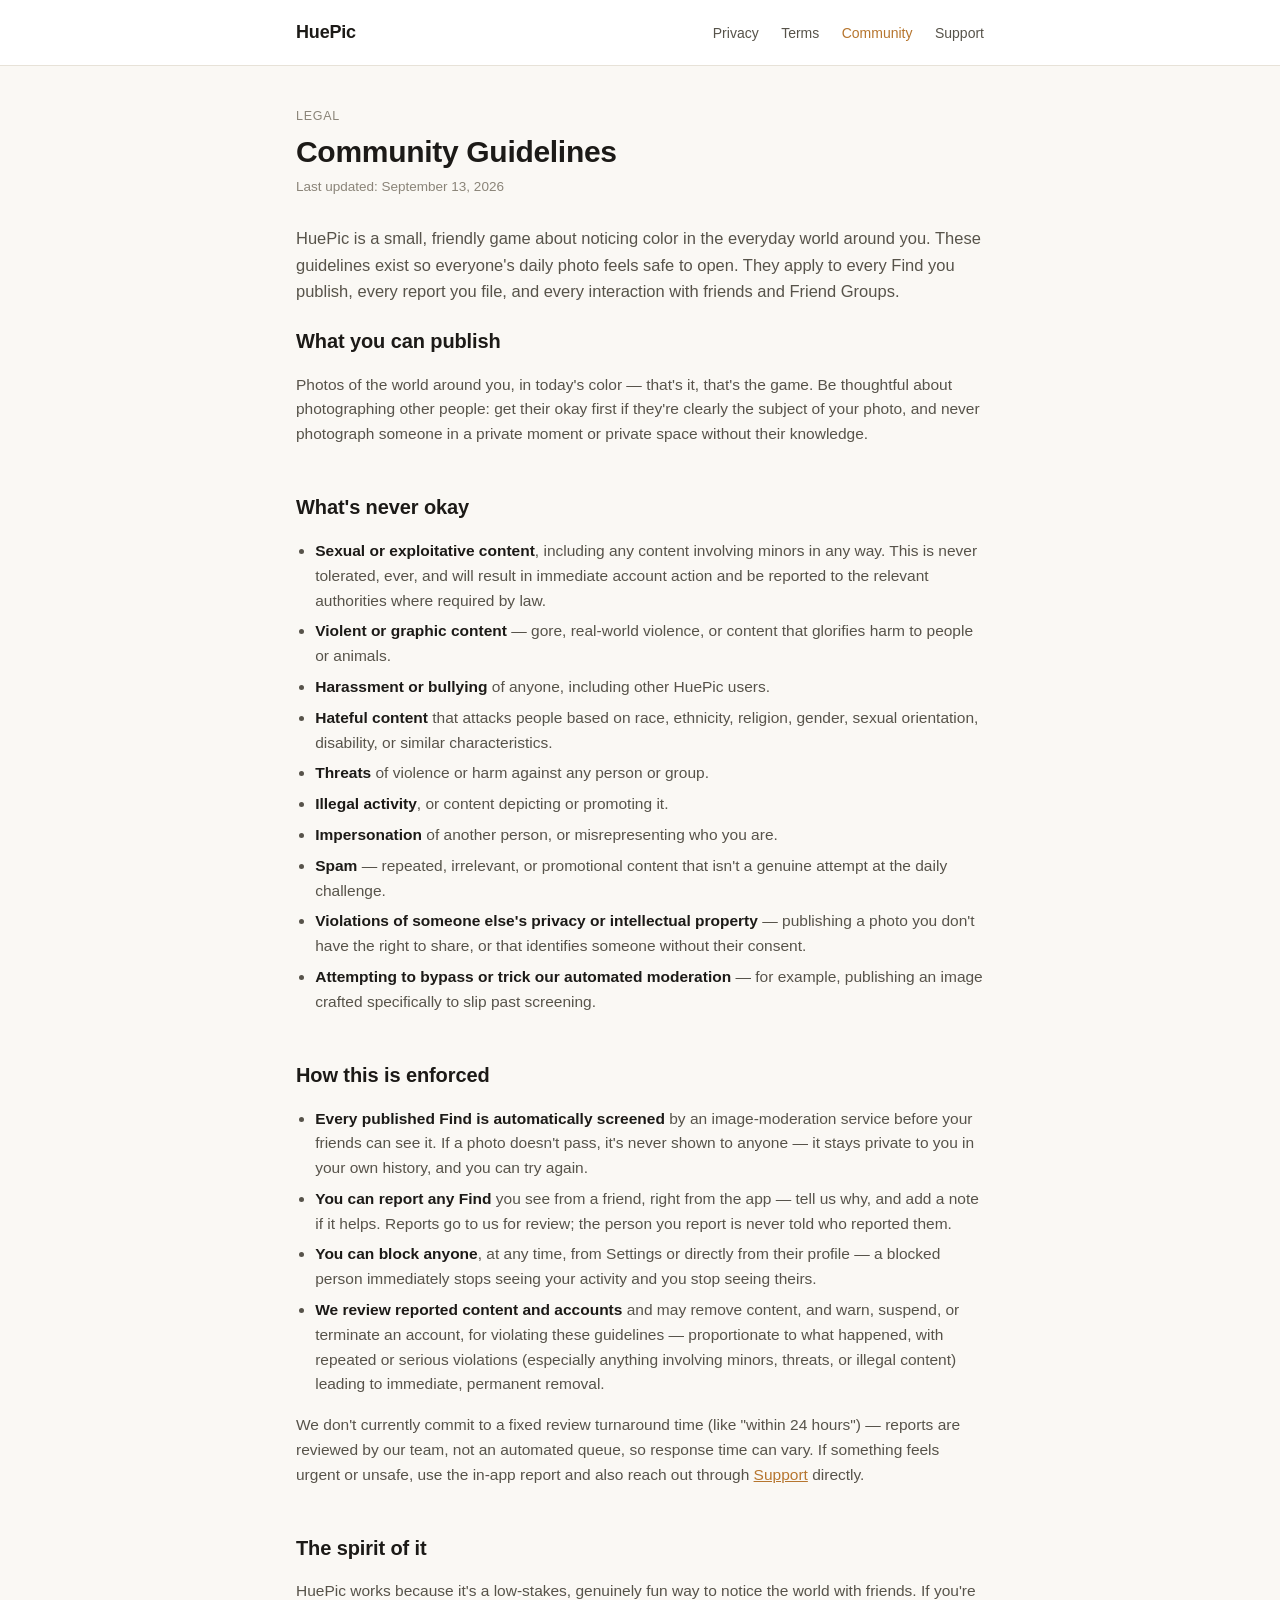
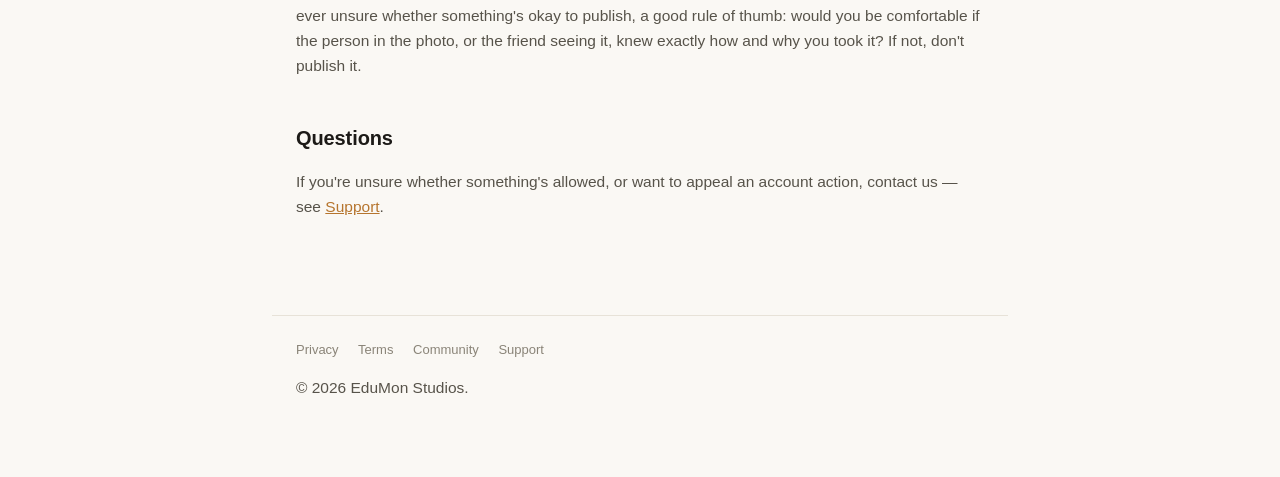
==== community.html @ 139a1679 "Add HuePic legal/support pages Static HTML site (no build step, no JS) for Privacy Policy, Terms of " ====
<!doctype html>
<html lang="en">
<head>
<meta charset="utf-8">
<meta name="viewport" content="width=device-width, initial-scale=1">
<title>Community Guidelines — HuePic</title>
<meta name="description" content="What you can publish in HuePic, and how moderation, reporting, and blocking work.">
<link rel="stylesheet" href="style.css">
</head>
<body>
<header class="site">
  <div class="site-inner">
    <a class="wordmark" href="index.html">HuePic</a>
    <nav class="top">
      <a href="privacy.html">Privacy</a>
      <a href="terms.html">Terms</a>
      <a href="community.html" aria-current="page">Community</a>
      <a href="support.html">Support</a>
    </nav>
  </div>
</header>

<main>
  <p class="eyebrow">Legal</p>
  <h1>Community Guidelines</h1>
  <p class="updated">Last updated: September 13, 2026</p>

  <p class="intro">HuePic is a small, friendly game about noticing color in the everyday world
  around you. These guidelines exist so everyone's daily photo feels safe to open. They apply to
  every Find you publish, every report you file, and every interaction with friends and Friend
  Groups.</p>

  <h2>What you can publish</h2>
  <p>Photos of the world around you, in today's color — that's it, that's the game. Be thoughtful
  about photographing other people: get their okay first if they're clearly the subject of your
  photo, and never photograph someone in a private moment or private space without their
  knowledge.</p>

  <h2>What's never okay</h2>
  <ul>
    <li><strong>Sexual or exploitative content</strong>, including any content involving minors in
    any way. This is never tolerated, ever, and will result in immediate account action and be
    reported to the relevant authorities where required by law.</li>
    <li><strong>Violent or graphic content</strong> — gore, real-world violence, or content that
    glorifies harm to people or animals.</li>
    <li><strong>Harassment or bullying</strong> of anyone, including other HuePic users.</li>
    <li><strong>Hateful content</strong> that attacks people based on race, ethnicity, religion,
    gender, sexual orientation, disability, or similar characteristics.</li>
    <li><strong>Threats</strong> of violence or harm against any person or group.</li>
    <li><strong>Illegal activity</strong>, or content depicting or promoting it.</li>
    <li><strong>Impersonation</strong> of another person, or misrepresenting who you are.</li>
    <li><strong>Spam</strong> — repeated, irrelevant, or promotional content that isn't a genuine
    attempt at the daily challenge.</li>
    <li><strong>Violations of someone else's privacy or intellectual property</strong> — publishing
    a photo you don't have the right to share, or that identifies someone without their consent.</li>
    <li><strong>Attempting to bypass or trick our automated moderation</strong> — for example,
    publishing an image crafted specifically to slip past screening.</li>
  </ul>

  <h2>How this is enforced</h2>
  <ul>
    <li><strong>Every published Find is automatically screened</strong> by an image-moderation
    service before your friends can see it. If a photo doesn't pass, it's never shown to anyone —
    it stays private to you in your own history, and you can try again.</li>
    <li><strong>You can report any Find</strong> you see from a friend, right from the app — tell us
    why, and add a note if it helps. Reports go to us for review; the person you report is never
    told who reported them.</li>
    <li><strong>You can block anyone</strong>, at any time, from Settings or directly from their
    profile — a blocked person immediately stops seeing your activity and you stop seeing theirs.</li>
    <li><strong>We review reported content and accounts</strong> and may remove content, and warn,
    suspend, or terminate an account, for violating these guidelines — proportionate to what
    happened, with repeated or serious violations (especially anything involving minors, threats, or
    illegal content) leading to immediate, permanent removal.</li>
  </ul>
  <p>We don't currently commit to a fixed review turnaround time (like "within 24 hours") — reports
  are reviewed by our team, not an automated queue, so response time can vary. If something feels
  urgent or unsafe, use the in-app report and also reach out through <a href="support.html">Support</a>
  directly.</p>

  <h2>The spirit of it</h2>
  <p>HuePic works because it's a low-stakes, genuinely fun way to notice the world with friends. If
  you're ever unsure whether something's okay to publish, a good rule of thumb: would you be
  comfortable if the person in the photo, or the friend seeing it, knew exactly how and why you took
  it? If not, don't publish it.</p>

  <h2>Questions</h2>
  <p>If you're unsure whether something's allowed, or want to appeal an account action, contact us —
  see <a href="support.html">Support</a>.</p>
</main>

<footer class="site">
  <nav>
    <a href="privacy.html">Privacy</a>
    <a href="terms.html">Terms</a>
    <a href="community.html">Community</a>
    <a href="support.html">Support</a>
  </nav>
  <p>© 2026 EduMon Studios.</p>
</footer>
</body>
</html>
---- style.css ----
:root {
  --bg: #faf8f4;
  --surface: #ffffff;
  --ink: #1c1a17;
  --ink-2: #57534a;
  --ink-3: #8a8478;
  --line: #e7e2d8;
  --accent: #b6752e;
  --accent-ink: #ffffff;
  --code-bg: #f1ede4;
  --warn-bg: #fbf1e6;
  --warn-line: #e9d3ae;
  --max-width: 46rem;
}

@media (prefers-color-scheme: dark) {
  :root {
    --bg: #161513;
    --surface: #1e1c19;
    --ink: #f2efe9;
    --ink-2: #c9c3b6;
    --ink-3: #8f897c;
    --line: #322f29;
    --accent: #e0a55c;
    --accent-ink: #1c1a17;
    --code-bg: #26241f;
    --warn-bg: #2a2318;
    --warn-line: #4a3c22;
  }
}

* {
  box-sizing: border-box;
}

html {
  color-scheme: light dark;
}

body {
  margin: 0;
  background: var(--bg);
  color: var(--ink);
  font-family: -apple-system, BlinkMacSystemFont, "Segoe UI", Roboto, Helvetica, Arial, sans-serif;
  line-height: 1.6;
  -webkit-font-smoothing: antialiased;
}

header.site {
  border-bottom: 1px solid var(--line);
  background: var(--surface);
}

.site-inner {
  max-width: var(--max-width);
  margin: 0 auto;
  padding: 18px 24px;
  display: flex;
  align-items: center;
  justify-content: space-between;
  flex-wrap: wrap;
  gap: 10px;
}

.wordmark {
  font-weight: 800;
  font-size: 18px;
  color: var(--ink);
  text-decoration: none;
  letter-spacing: -0.01em;
}

nav.top a {
  color: var(--ink-2);
  text-decoration: none;
  font-size: 14px;
  margin-left: 18px;
}

nav.top a:hover,
nav.top a:focus-visible,
nav.top a[aria-current="page"] {
  color: var(--accent);
}

main {
  max-width: var(--max-width);
  margin: 0 auto;
  padding: 40px 24px 80px;
}

.eyebrow {
  color: var(--ink-3);
  font-size: 12.5px;
  letter-spacing: 0.06em;
  text-transform: uppercase;
  margin: 0 0 8px;
}

h1 {
  font-size: 30px;
  line-height: 1.2;
  margin: 0 0 6px;
  letter-spacing: -0.01em;
}

.updated {
  color: var(--ink-3);
  font-size: 13.5px;
  margin: 0 0 28px;
}

.draft-notice {
  background: var(--warn-bg);
  border: 1px solid var(--warn-line);
  border-radius: 10px;
  padding: 14px 16px;
  font-size: 14px;
  color: var(--ink-2);
  margin: 0 0 32px;
}

.draft-notice strong {
  color: var(--ink);
}

h2 {
  font-size: 20px;
  margin: 40px 0 12px;
  padding-top: 4px;
  letter-spacing: -0.005em;
}

h2:first-of-type {
  margin-top: 8px;
}

p, li {
  color: var(--ink-2);
  font-size: 15.5px;
}

a {
  color: var(--accent);
}

ul, ol {
  padding-left: 1.2em;
}

li {
  margin-bottom: 6px;
}

strong {
  color: var(--ink);
}

code {
  background: var(--code-bg);
  padding: 0.1em 0.4em;
  border-radius: 5px;
  font-size: 0.9em;
}

table {
  width: 100%;
  border-collapse: collapse;
  margin: 16px 0 8px;
  font-size: 14px;
}

caption {
  caption-side: bottom;
  text-align: left;
  color: var(--ink-3);
  font-size: 13px;
  padding-top: 8px;
}

th, td {
  text-align: left;
  padding: 10px 12px;
  border-bottom: 1px solid var(--line);
  vertical-align: top;
}

th {
  color: var(--ink-3);
  font-weight: 600;
  font-size: 12.5px;
  text-transform: uppercase;
  letter-spacing: 0.03em;
}

.table-scroll {
  overflow-x: auto;
  border: 1px solid var(--line);
  border-radius: 10px;
}

.table-scroll table {
  margin: 0;
}

.table-scroll th:first-child,
.table-scroll td:first-child {
  padding-left: 14px;
}

hr.section {
  border: none;
  border-top: 1px solid var(--line);
  margin: 40px 0;
}

.card-grid {
  display: grid;
  grid-template-columns: repeat(2, minmax(0, 1fr));
  gap: 14px;
  margin-top: 28px;
}

@media (max-width: 480px) {
  .card-grid {
    grid-template-columns: 1fr;
  }
}

.card {
  display: block;
  background: var(--surface);
  border: 1px solid var(--line);
  border-radius: 14px;
  padding: 18px;
  text-decoration: none;
  color: var(--ink);
}

.card h3 {
  margin: 0 0 4px;
  font-size: 16px;
}

.card p {
  margin: 0;
  font-size: 13.5px;
  color: var(--ink-3);
}

.intro {
  font-size: 16.5px;
  color: var(--ink-2);
}

footer.site {
  max-width: var(--max-width);
  margin: 0 auto;
  padding: 24px 24px 60px;
  color: var(--ink-3);
  font-size: 13px;
  border-top: 1px solid var(--line);
}

footer.site nav a {
  color: var(--ink-3);
  margin-right: 16px;
  text-decoration: none;
}

footer.site nav a:hover {
  color: var(--accent);
}
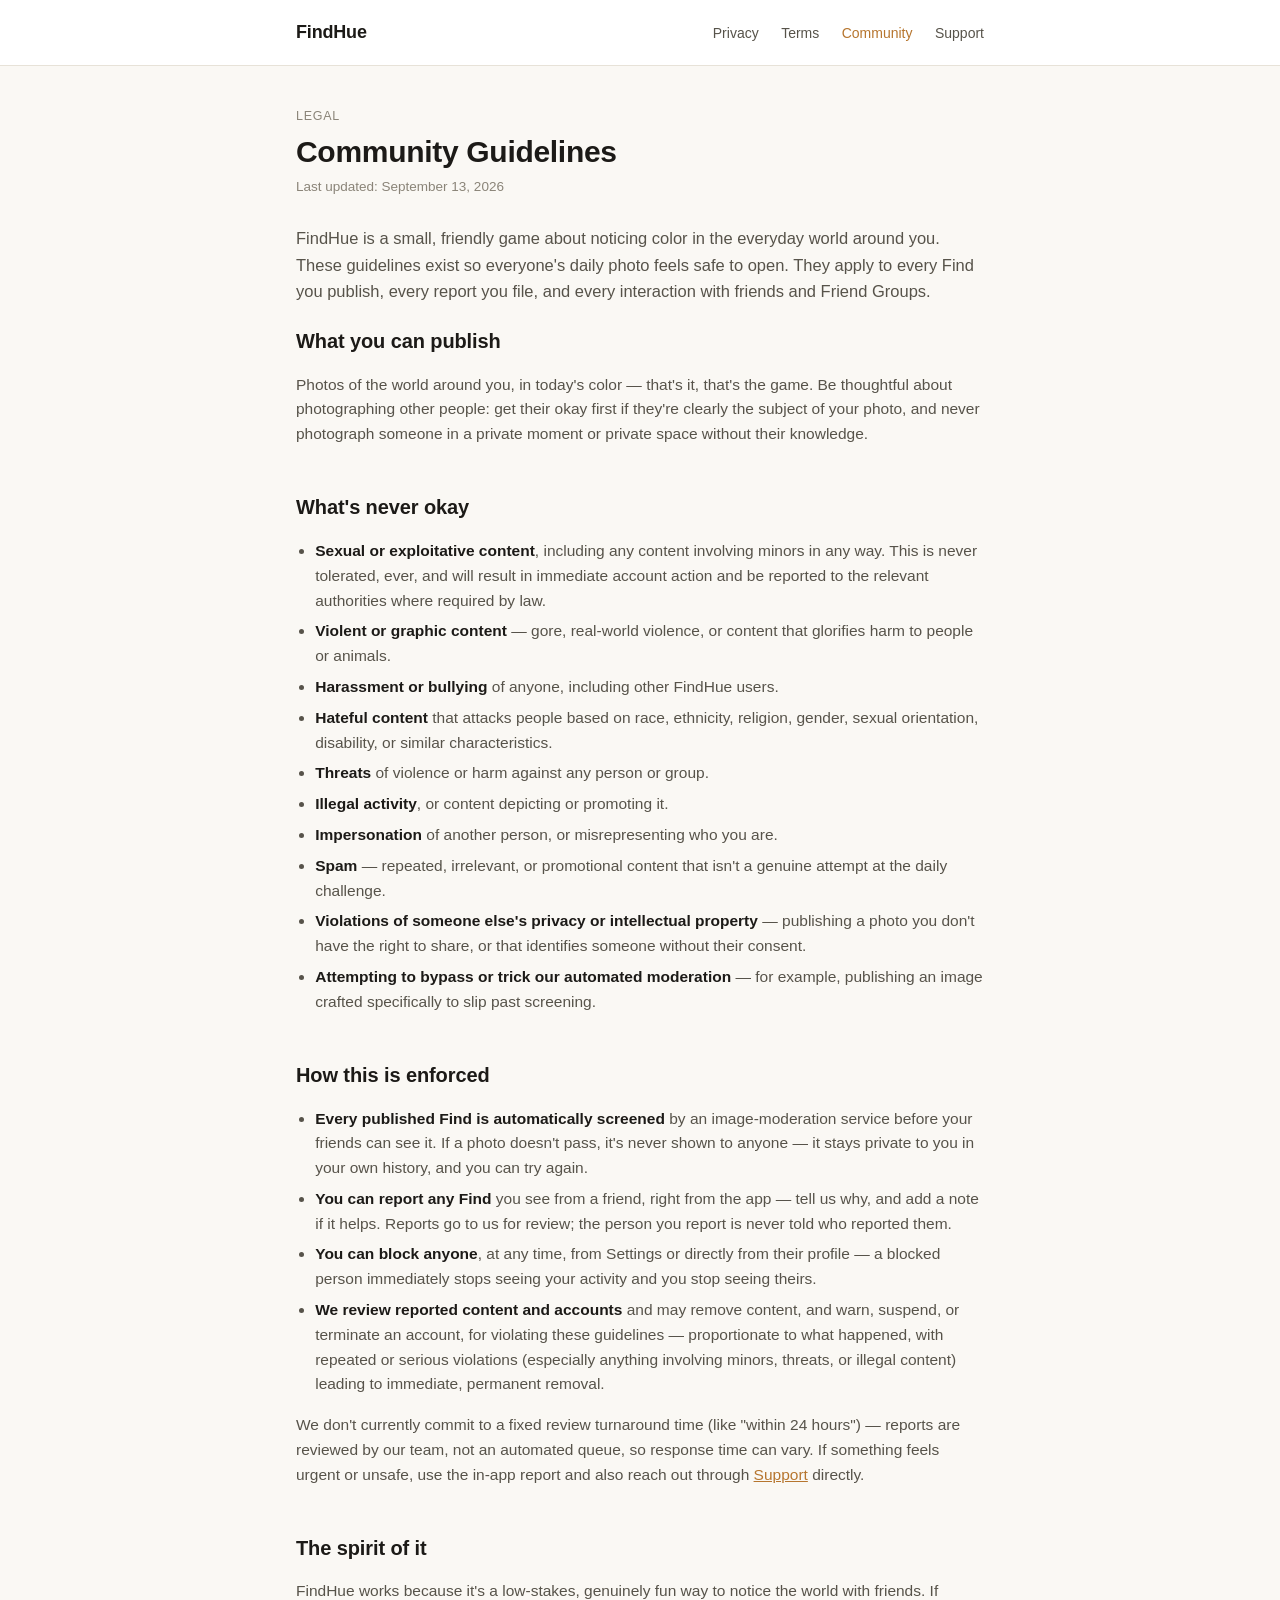
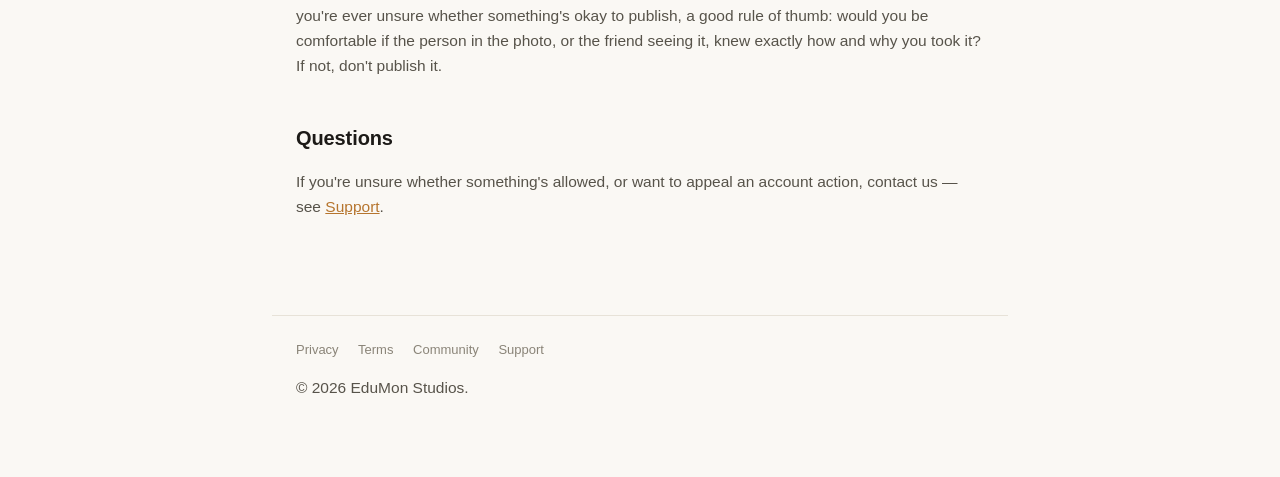
==== commit 2949e348: "Rename HuePic to FindHue across the legal/support pages Content-only rename (title tags, meta descri" ====
--- a/community.html
+++ b/community.html
@@ -3,14 +3,14 @@
 <head>
 <meta charset="utf-8">
 <meta name="viewport" content="width=device-width, initial-scale=1">
-<title>Community Guidelines — HuePic</title>
-<meta name="description" content="What you can publish in HuePic, and how moderation, reporting, and blocking work.">
+<title>Community Guidelines — FindHue</title>
+<meta name="description" content="What you can publish in FindHue, and how moderation, reporting, and blocking work.">
 <link rel="stylesheet" href="style.css">
 </head>
 <body>
 <header class="site">
   <div class="site-inner">
-    <a class="wordmark" href="index.html">HuePic</a>
+    <a class="wordmark" href="index.html">FindHue</a>
     <nav class="top">
       <a href="privacy.html">Privacy</a>
       <a href="terms.html">Terms</a>
@@ -25,7 +25,7 @@
   <h1>Community Guidelines</h1>
   <p class="updated">Last updated: September 13, 2026</p>
 
-  <p class="intro">HuePic is a small, friendly game about noticing color in the everyday world
+  <p class="intro">FindHue is a small, friendly game about noticing color in the everyday world
   around you. These guidelines exist so everyone's daily photo feels safe to open. They apply to
   every Find you publish, every report you file, and every interaction with friends and Friend
   Groups.</p>
@@ -43,7 +43,7 @@
     reported to the relevant authorities where required by law.</li>
     <li><strong>Violent or graphic content</strong> — gore, real-world violence, or content that
     glorifies harm to people or animals.</li>
-    <li><strong>Harassment or bullying</strong> of anyone, including other HuePic users.</li>
+    <li><strong>Harassment or bullying</strong> of anyone, including other FindHue users.</li>
     <li><strong>Hateful content</strong> that attacks people based on race, ethnicity, religion,
     gender, sexual orientation, disability, or similar characteristics.</li>
     <li><strong>Threats</strong> of violence or harm against any person or group.</li>
@@ -78,7 +78,7 @@
   directly.</p>
 
   <h2>The spirit of it</h2>
-  <p>HuePic works because it's a low-stakes, genuinely fun way to notice the world with friends. If
+  <p>FindHue works because it's a low-stakes, genuinely fun way to notice the world with friends. If
   you're ever unsure whether something's okay to publish, a good rule of thumb: would you be
   comfortable if the person in the photo, or the friend seeing it, knew exactly how and why you took
   it? If not, don't publish it.</p>
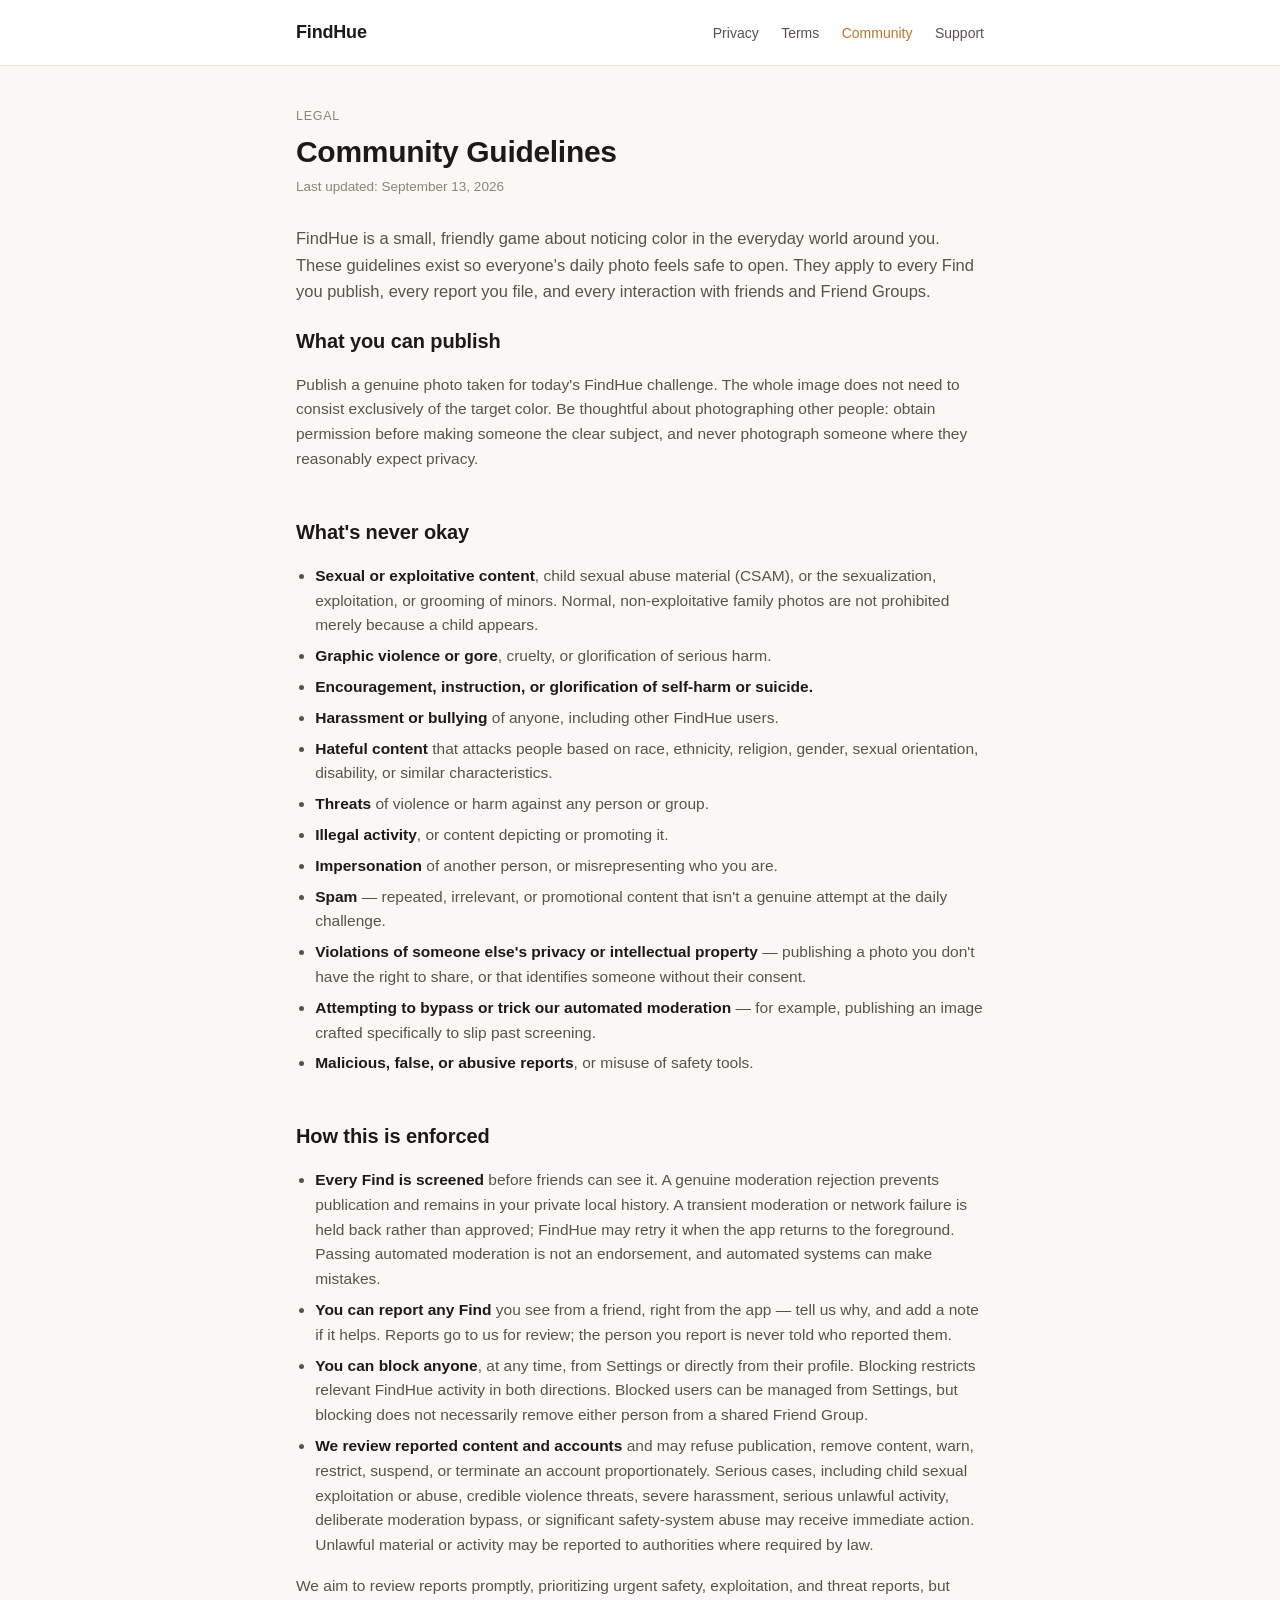
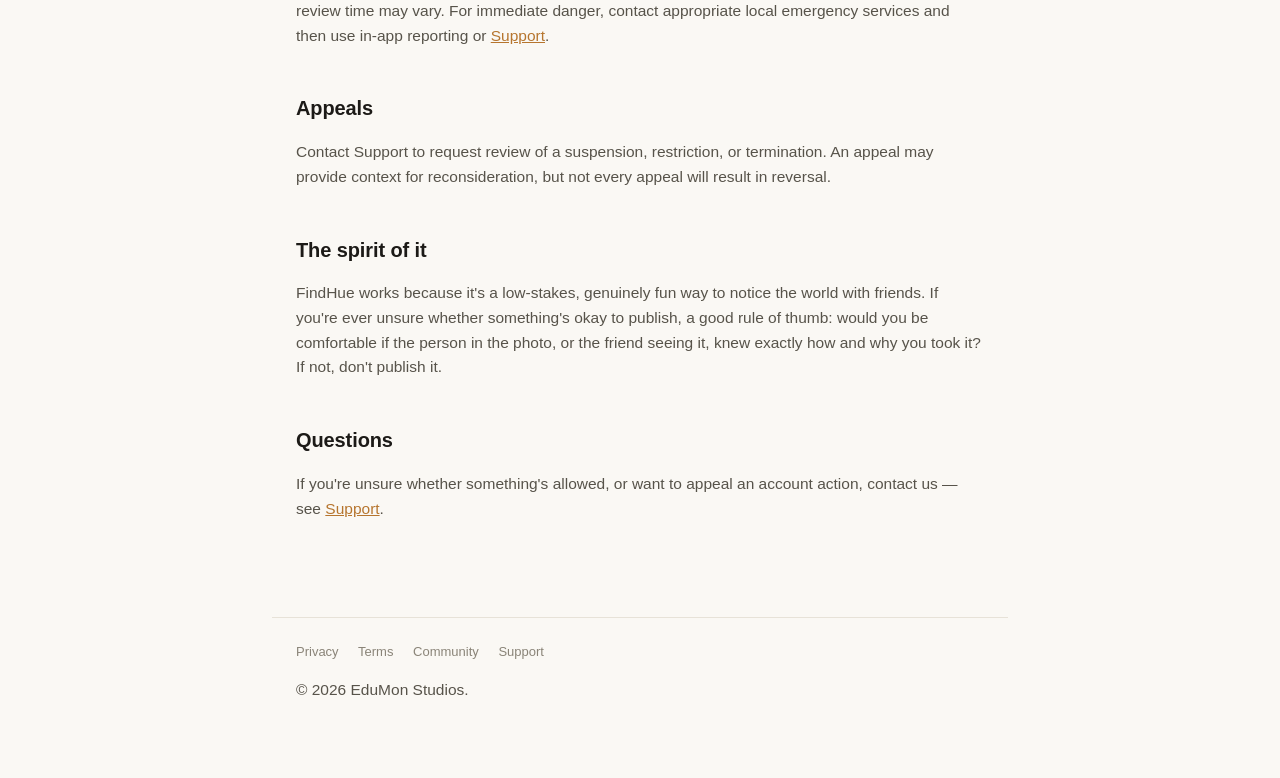
==== commit 21fa384f: "Update" ====
--- a/community.html
+++ b/community.html
@@ -31,18 +31,18 @@
   Groups.</p>
 
   <h2>What you can publish</h2>
-  <p>Photos of the world around you, in today's color — that's it, that's the game. Be thoughtful
-  about photographing other people: get their okay first if they're clearly the subject of your
-  photo, and never photograph someone in a private moment or private space without their
-  knowledge.</p>
+  <p>Publish a genuine photo taken for today's FindHue challenge. The whole image does not need to
+  consist exclusively of the target color. Be thoughtful about photographing other people: obtain
+  permission before making someone the clear subject, and never photograph someone where they
+  reasonably expect privacy.</p>
 
   <h2>What's never okay</h2>
   <ul>
-    <li><strong>Sexual or exploitative content</strong>, including any content involving minors in
-    any way. This is never tolerated, ever, and will result in immediate account action and be
-    reported to the relevant authorities where required by law.</li>
-    <li><strong>Violent or graphic content</strong> — gore, real-world violence, or content that
-    glorifies harm to people or animals.</li>
+    <li><strong>Sexual or exploitative content</strong>, child sexual abuse material (CSAM), or the
+    sexualization, exploitation, or grooming of minors. Normal, non-exploitative family photos are
+    not prohibited merely because a child appears.</li>
+    <li><strong>Graphic violence or gore</strong>, cruelty, or glorification of serious harm.</li>
+    <li><strong>Encouragement, instruction, or glorification of self-harm or suicide.</strong></li>
     <li><strong>Harassment or bullying</strong> of anyone, including other FindHue users.</li>
     <li><strong>Hateful content</strong> that attacks people based on race, ethnicity, religion,
     gender, sexual orientation, disability, or similar characteristics.</li>
@@ -55,27 +55,37 @@
     a photo you don't have the right to share, or that identifies someone without their consent.</li>
     <li><strong>Attempting to bypass or trick our automated moderation</strong> — for example,
     publishing an image crafted specifically to slip past screening.</li>
+    <li><strong>Malicious, false, or abusive reports</strong>, or misuse of safety tools.</li>
   </ul>
 
   <h2>How this is enforced</h2>
   <ul>
-    <li><strong>Every published Find is automatically screened</strong> by an image-moderation
-    service before your friends can see it. If a photo doesn't pass, it's never shown to anyone —
-    it stays private to you in your own history, and you can try again.</li>
+    <li><strong>Every Find is screened</strong> before friends can see it. A genuine moderation
+    rejection prevents publication and remains in your private local history. A transient moderation
+    or network failure is held back rather than approved; FindHue may retry it when the app returns
+    to the foreground. Passing automated moderation is not an endorsement, and automated systems can
+    make mistakes.</li>
     <li><strong>You can report any Find</strong> you see from a friend, right from the app — tell us
     why, and add a note if it helps. Reports go to us for review; the person you report is never
     told who reported them.</li>
     <li><strong>You can block anyone</strong>, at any time, from Settings or directly from their
-    profile — a blocked person immediately stops seeing your activity and you stop seeing theirs.</li>
-    <li><strong>We review reported content and accounts</strong> and may remove content, and warn,
-    suspend, or terminate an account, for violating these guidelines — proportionate to what
-    happened, with repeated or serious violations (especially anything involving minors, threats, or
-    illegal content) leading to immediate, permanent removal.</li>
+    profile. Blocking restricts relevant FindHue activity in both directions. Blocked users can be
+    managed from Settings, but blocking does not necessarily remove either person from a shared
+    Friend Group.</li>
+    <li><strong>We review reported content and accounts</strong> and may refuse publication, remove
+    content, warn, restrict, suspend, or terminate an account proportionately. Serious cases,
+    including child sexual exploitation or abuse, credible violence threats, severe harassment,
+    serious unlawful activity, deliberate moderation bypass, or significant safety-system abuse may
+    receive immediate action. Unlawful material or activity may be reported to authorities where
+    required by law.</li>
   </ul>
-  <p>We don't currently commit to a fixed review turnaround time (like "within 24 hours") — reports
-  are reviewed by our team, not an automated queue, so response time can vary. If something feels
-  urgent or unsafe, use the in-app report and also reach out through <a href="support.html">Support</a>
-  directly.</p>
+  <p>We aim to review reports promptly, prioritizing urgent safety, exploitation, and threat reports,
+  but review time may vary. For immediate danger, contact appropriate local emergency services and
+  then use in-app reporting or <a href="support.html">Support</a>.</p>
+
+  <h2>Appeals</h2>
+  <p>Contact Support to request review of a suspension, restriction, or termination. An appeal may
+  provide context for reconsideration, but not every appeal will result in reversal.</p>
 
   <h2>The spirit of it</h2>
   <p>FindHue works because it's a low-stakes, genuinely fun way to notice the world with friends. If
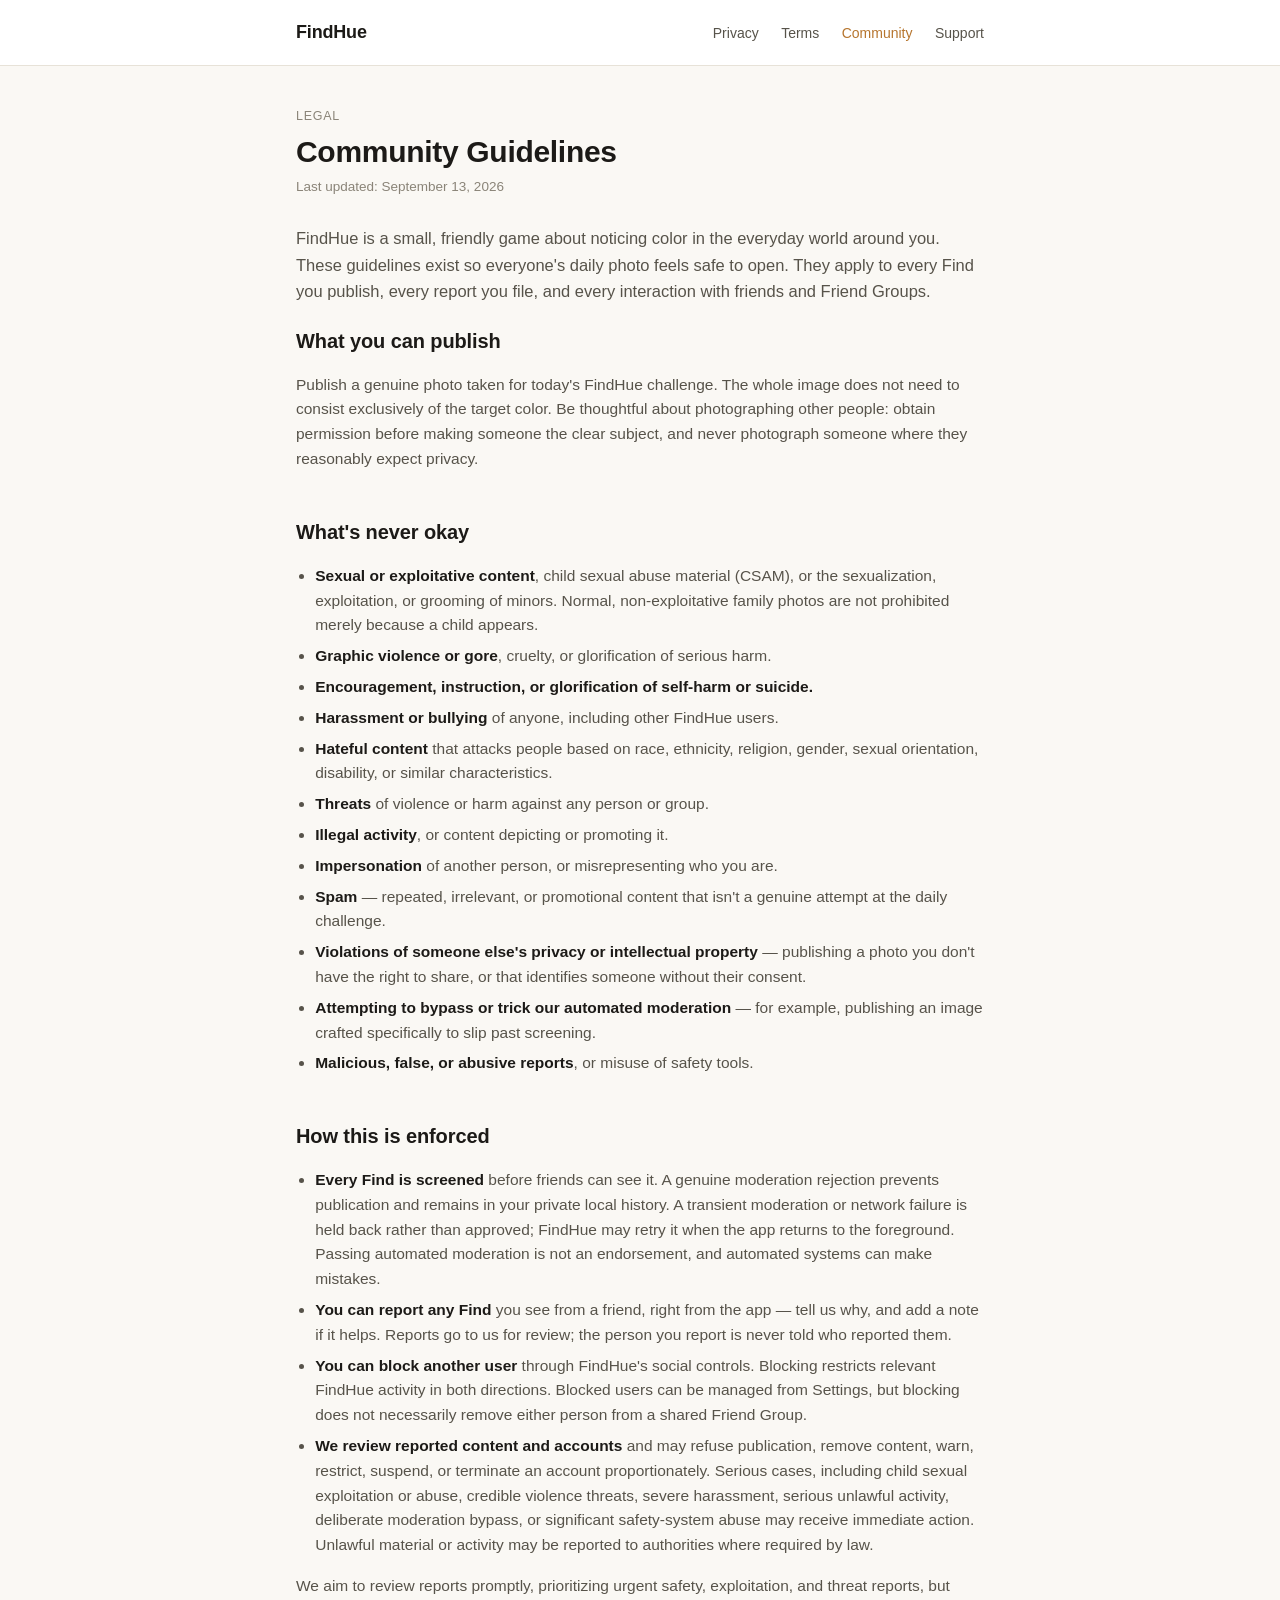
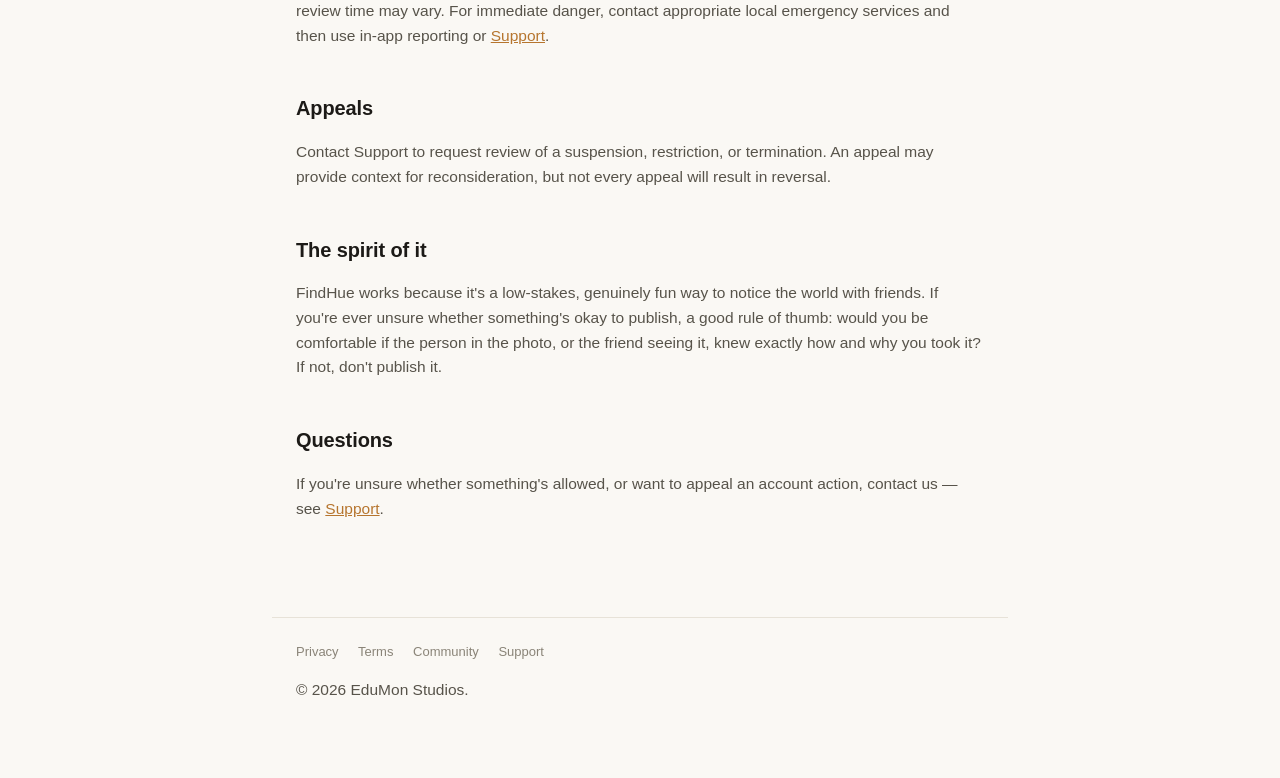
==== commit c77b1df5: "Update" ====
--- a/community.html
+++ b/community.html
@@ -68,10 +68,9 @@
     <li><strong>You can report any Find</strong> you see from a friend, right from the app — tell us
     why, and add a note if it helps. Reports go to us for review; the person you report is never
     told who reported them.</li>
-    <li><strong>You can block anyone</strong>, at any time, from Settings or directly from their
-    profile. Blocking restricts relevant FindHue activity in both directions. Blocked users can be
-    managed from Settings, but blocking does not necessarily remove either person from a shared
-    Friend Group.</li>
+    <li><strong>You can block another user</strong> through FindHue's social controls. Blocking
+    restricts relevant FindHue activity in both directions. Blocked users can be managed from
+    Settings, but blocking does not necessarily remove either person from a shared Friend Group.</li>
     <li><strong>We review reported content and accounts</strong> and may refuse publication, remove
     content, warn, restrict, suspend, or terminate an account proportionately. Serious cases,
     including child sexual exploitation or abuse, credible violence threats, severe harassment,
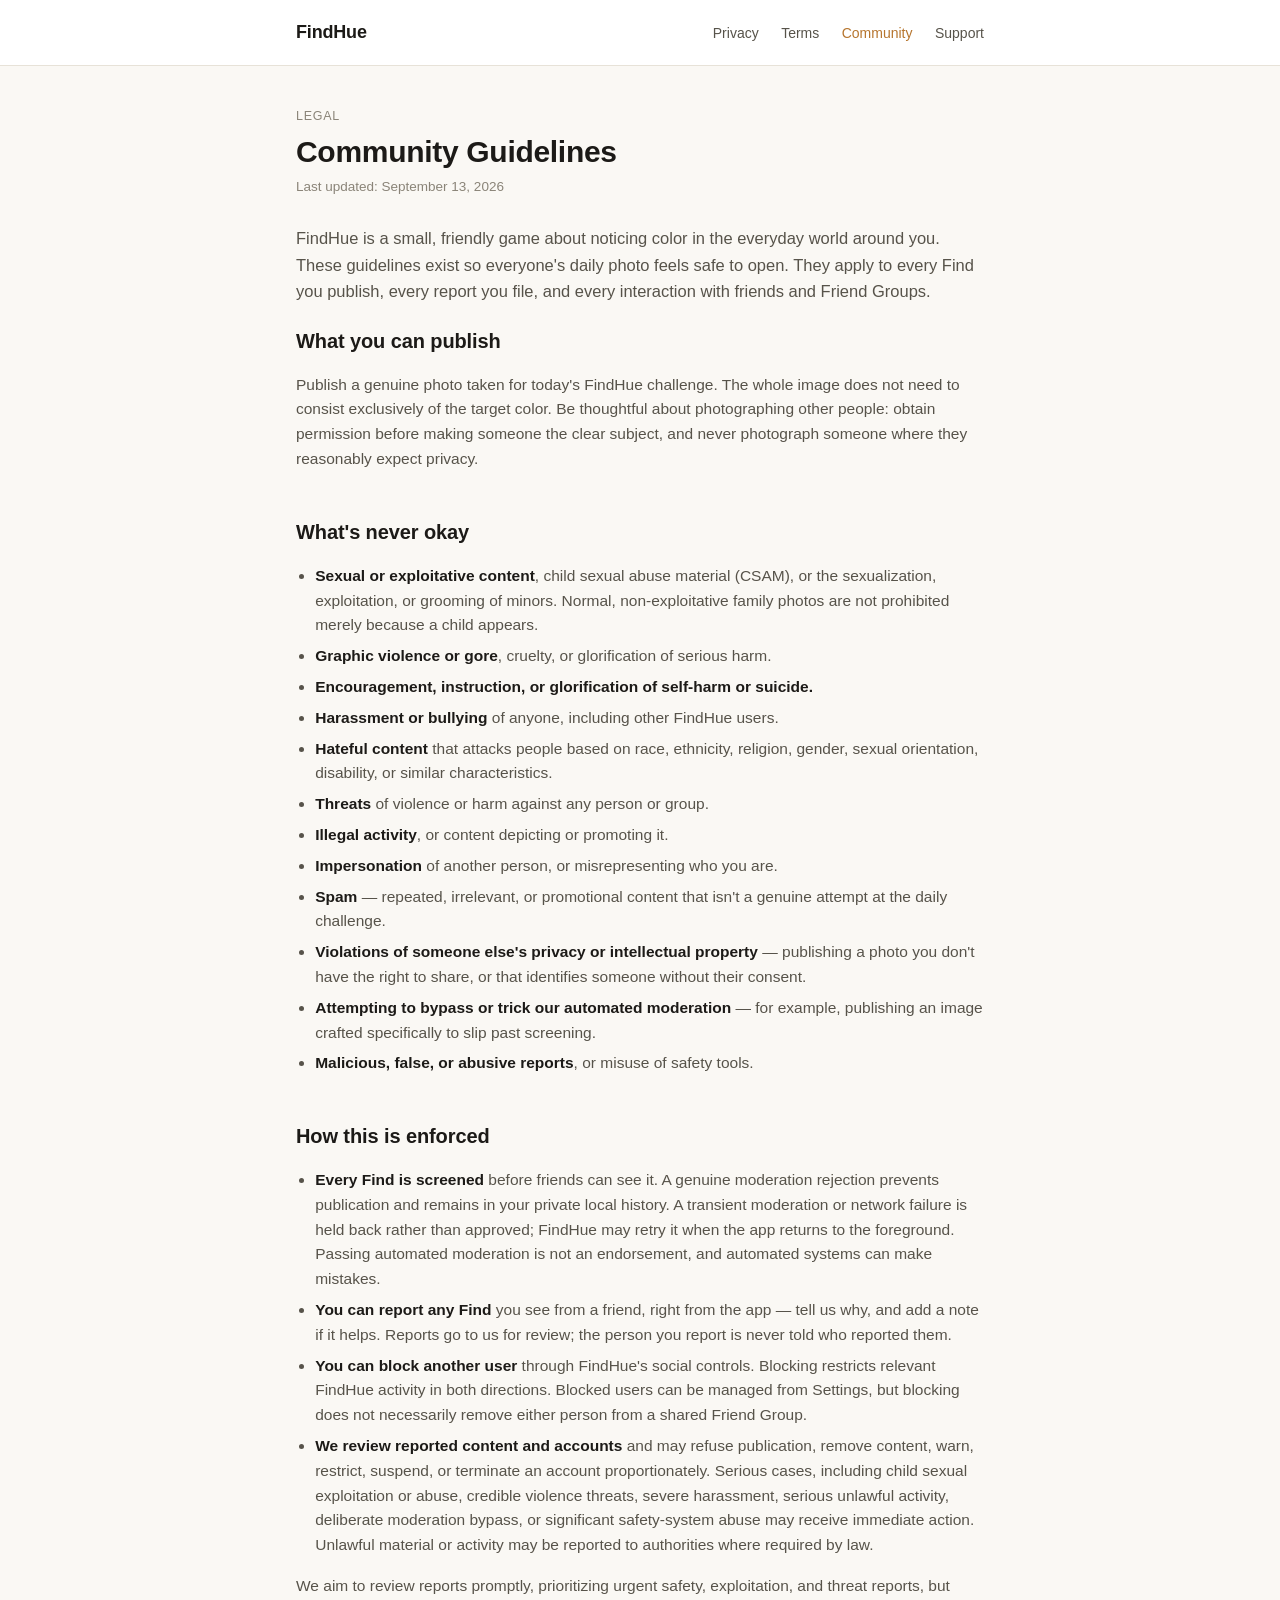
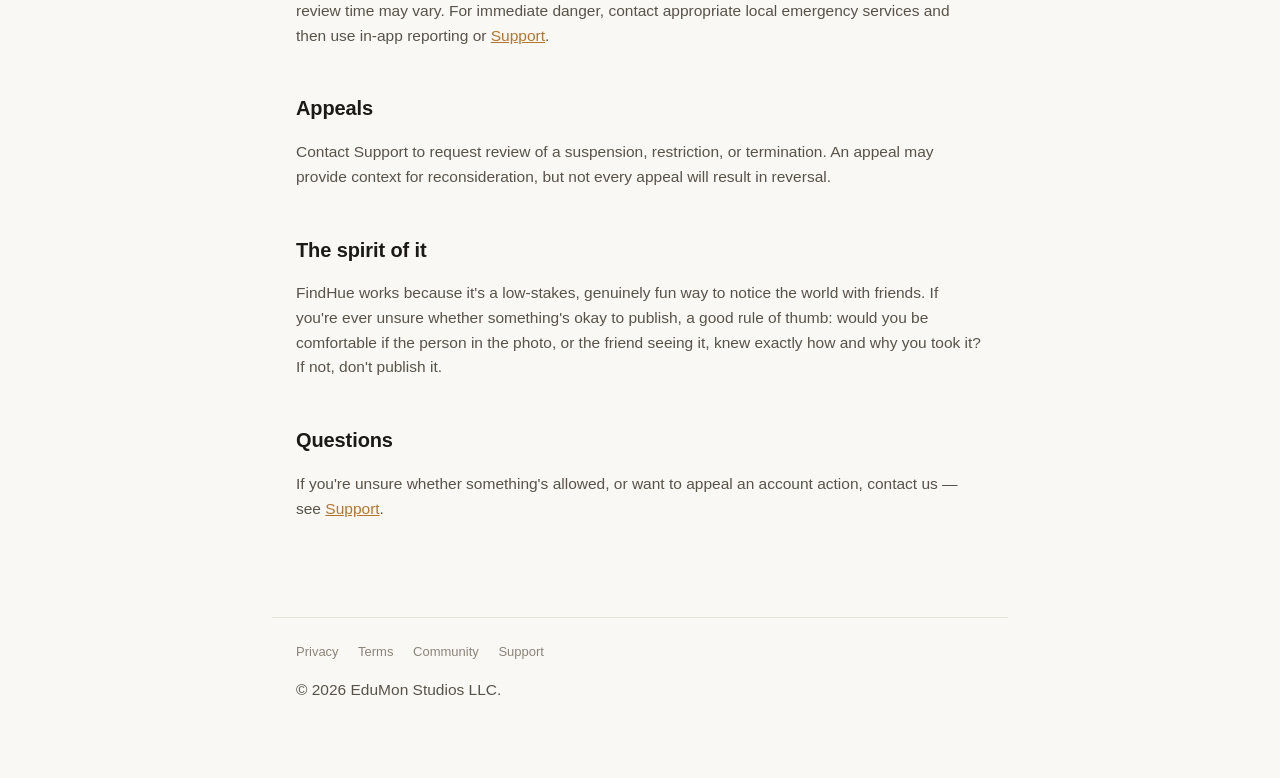
==== commit d9e3a300: "Update" ====
--- a/community.html
+++ b/community.html
@@ -104,7 +104,7 @@
     <a href="community.html">Community</a>
     <a href="support.html">Support</a>
   </nav>
-  <p>© 2026 EduMon Studios.</p>
+  <p>© 2026 EduMon Studios LLC.</p>
 </footer>
 </body>
 </html>
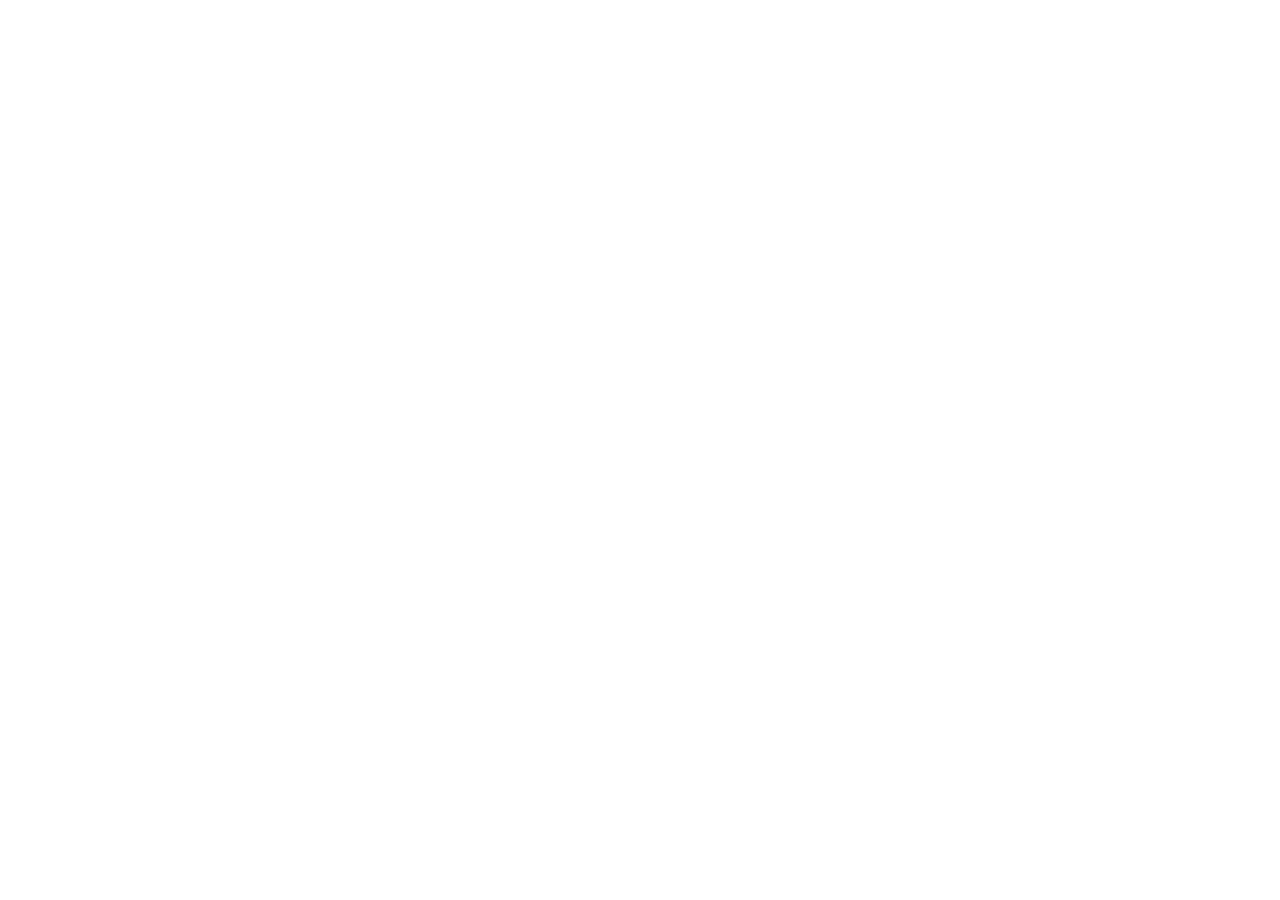
==== commit c10bd0a1: "Update FindHue legal policies and redirect to gofindhue.com Claude-Session: https://claude.ai/code/s" ====
--- a/community.html
+++ b/community.html
@@ -2,109 +2,18 @@
 <html lang="en">
 <head>
 <meta charset="utf-8">
+<meta http-equiv="refresh" content="0; url=https://gofindhue.com/community-guidelines">
 <meta name="viewport" content="width=device-width, initial-scale=1">
-<title>Community Guidelines — FindHue</title>
-<meta name="description" content="What you can publish in FindHue, and how moderation, reporting, and blocking work.">
-<link rel="stylesheet" href="style.css">
+<meta name="robots" content="noindex">
+<title>FindHue Community Guidelines has moved</title>
+<link rel="canonical" href="https://gofindhue.com/community-guidelines">
+<style>
+  body { font-family: -apple-system, BlinkMacSystemFont, "Segoe UI", Roboto, Helvetica, Arial, sans-serif; background: #faf8f4; color: #1c1a17; max-width: 32rem; margin: 15vh auto; padding: 0 24px; line-height: 1.5; }
+  a { color: #b6752e; }
+</style>
 </head>
 <body>
-<header class="site">
-  <div class="site-inner">
-    <a class="wordmark" href="index.html">FindHue</a>
-    <nav class="top">
-      <a href="privacy.html">Privacy</a>
-      <a href="terms.html">Terms</a>
-      <a href="community.html" aria-current="page">Community</a>
-      <a href="support.html">Support</a>
-    </nav>
-  </div>
-</header>
-
-<main>
-  <p class="eyebrow">Legal</p>
-  <h1>Community Guidelines</h1>
-  <p class="updated">Last updated: September 13, 2026</p>
-
-  <p class="intro">FindHue is a small, friendly game about noticing color in the everyday world
-  around you. These guidelines exist so everyone's daily photo feels safe to open. They apply to
-  every Find you publish, every report you file, and every interaction with friends and Friend
-  Groups.</p>
-
-  <h2>What you can publish</h2>
-  <p>Publish a genuine photo taken for today's FindHue challenge. The whole image does not need to
-  consist exclusively of the target color. Be thoughtful about photographing other people: obtain
-  permission before making someone the clear subject, and never photograph someone where they
-  reasonably expect privacy.</p>
-
-  <h2>What's never okay</h2>
-  <ul>
-    <li><strong>Sexual or exploitative content</strong>, child sexual abuse material (CSAM), or the
-    sexualization, exploitation, or grooming of minors. Normal, non-exploitative family photos are
-    not prohibited merely because a child appears.</li>
-    <li><strong>Graphic violence or gore</strong>, cruelty, or glorification of serious harm.</li>
-    <li><strong>Encouragement, instruction, or glorification of self-harm or suicide.</strong></li>
-    <li><strong>Harassment or bullying</strong> of anyone, including other FindHue users.</li>
-    <li><strong>Hateful content</strong> that attacks people based on race, ethnicity, religion,
-    gender, sexual orientation, disability, or similar characteristics.</li>
-    <li><strong>Threats</strong> of violence or harm against any person or group.</li>
-    <li><strong>Illegal activity</strong>, or content depicting or promoting it.</li>
-    <li><strong>Impersonation</strong> of another person, or misrepresenting who you are.</li>
-    <li><strong>Spam</strong> — repeated, irrelevant, or promotional content that isn't a genuine
-    attempt at the daily challenge.</li>
-    <li><strong>Violations of someone else's privacy or intellectual property</strong> — publishing
-    a photo you don't have the right to share, or that identifies someone without their consent.</li>
-    <li><strong>Attempting to bypass or trick our automated moderation</strong> — for example,
-    publishing an image crafted specifically to slip past screening.</li>
-    <li><strong>Malicious, false, or abusive reports</strong>, or misuse of safety tools.</li>
-  </ul>
-
-  <h2>How this is enforced</h2>
-  <ul>
-    <li><strong>Every Find is screened</strong> before friends can see it. A genuine moderation
-    rejection prevents publication and remains in your private local history. A transient moderation
-    or network failure is held back rather than approved; FindHue may retry it when the app returns
-    to the foreground. Passing automated moderation is not an endorsement, and automated systems can
-    make mistakes.</li>
-    <li><strong>You can report any Find</strong> you see from a friend, right from the app — tell us
-    why, and add a note if it helps. Reports go to us for review; the person you report is never
-    told who reported them.</li>
-    <li><strong>You can block another user</strong> through FindHue's social controls. Blocking
-    restricts relevant FindHue activity in both directions. Blocked users can be managed from
-    Settings, but blocking does not necessarily remove either person from a shared Friend Group.</li>
-    <li><strong>We review reported content and accounts</strong> and may refuse publication, remove
-    content, warn, restrict, suspend, or terminate an account proportionately. Serious cases,
-    including child sexual exploitation or abuse, credible violence threats, severe harassment,
-    serious unlawful activity, deliberate moderation bypass, or significant safety-system abuse may
-    receive immediate action. Unlawful material or activity may be reported to authorities where
-    required by law.</li>
-  </ul>
-  <p>We aim to review reports promptly, prioritizing urgent safety, exploitation, and threat reports,
-  but review time may vary. For immediate danger, contact appropriate local emergency services and
-  then use in-app reporting or <a href="support.html">Support</a>.</p>
-
-  <h2>Appeals</h2>
-  <p>Contact Support to request review of a suspension, restriction, or termination. An appeal may
-  provide context for reconsideration, but not every appeal will result in reversal.</p>
-
-  <h2>The spirit of it</h2>
-  <p>FindHue works because it's a low-stakes, genuinely fun way to notice the world with friends. If
-  you're ever unsure whether something's okay to publish, a good rule of thumb: would you be
-  comfortable if the person in the photo, or the friend seeing it, knew exactly how and why you took
-  it? If not, don't publish it.</p>
-
-  <h2>Questions</h2>
-  <p>If you're unsure whether something's allowed, or want to appeal an account action, contact us —
-  see <a href="support.html">Support</a>.</p>
-</main>
-
-<footer class="site">
-  <nav>
-    <a href="privacy.html">Privacy</a>
-    <a href="terms.html">Terms</a>
-    <a href="community.html">Community</a>
-    <a href="support.html">Support</a>
-  </nav>
-  <p>© 2026 EduMon Studios LLC.</p>
-</footer>
+  <p>This page has moved to <a href="https://gofindhue.com/community-guidelines">gofindhue.com/community-guidelines</a>.</p>
+  <p>If you are not redirected automatically, follow the link above.</p>
 </body>
 </html>
